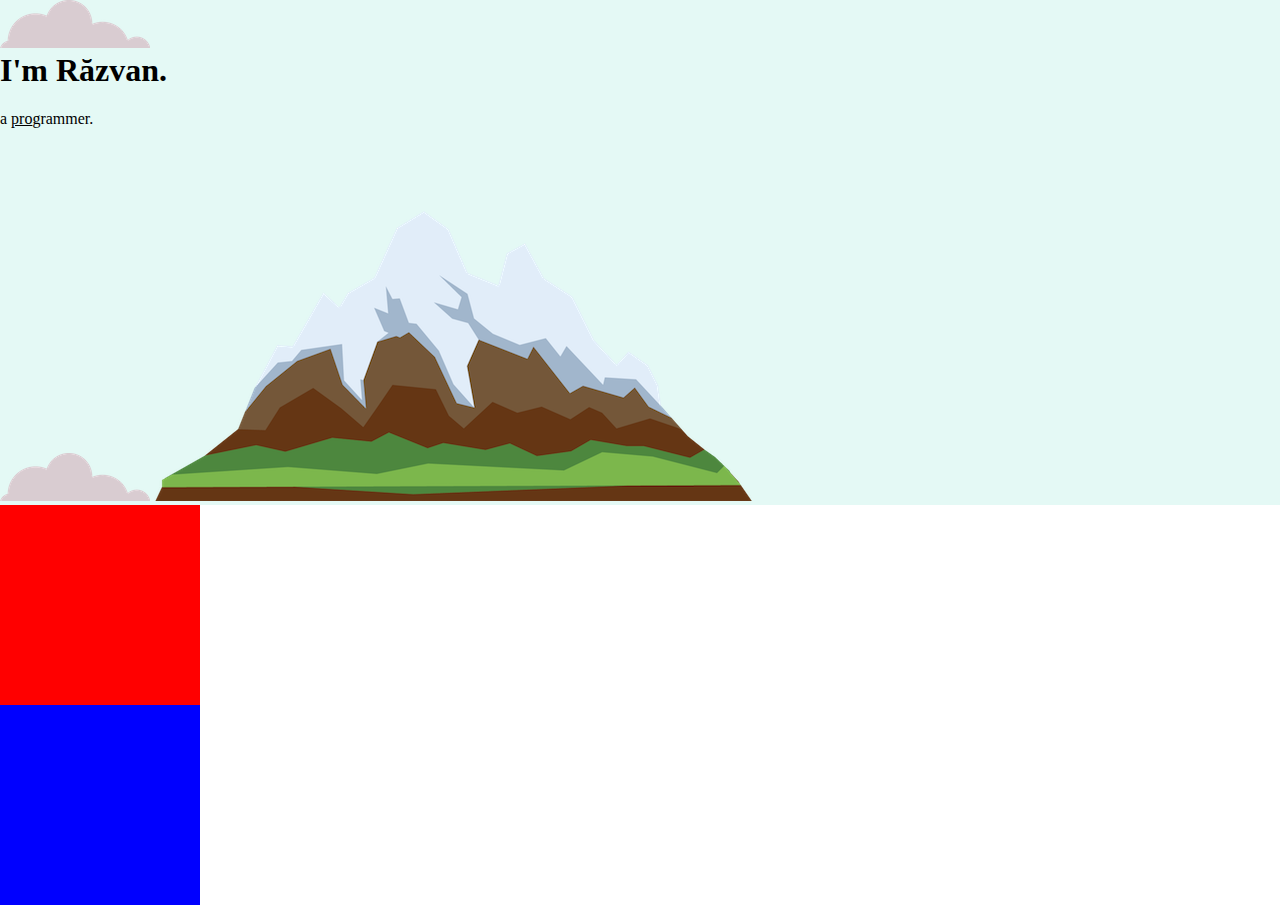
==== index.html @ 50d7f036 "first commit" ====
<!DOCTYPE html>

<head>
    <meta charset="UTF-8">
    <title>Olaru Razvan Laurean</title>
    <link rel="stylesheet" href="css/styles.css">
    <link rel="icon" href="favicon.ico">
</head>

<body>
    <div class="top-container">
        <img src="images/cloud.png" alt="cloud-img">
        <h1>I'm Răzvan.</h1>
        <p>a <span class="pro">pro</span>grammer.</p>
        <img src="images/cloud.png" alt="cloud-img">
        <img src="images/mountain.png" alt="mountain-img">
    </div>

    <div class="middle-container">

    </div>

    <div class="bottom-container">

    </div>

</body>

</html>
---- css/styles.css ----
body {
    margin: 0;
}

h1 {
    margin-top: 0;
}

.top-container {
    background-color: #E4F9F5;
}

.pro {
    text-decoration: underline;
}

.middle-container {
    background-color: red;
    height: 200px;
    width: 200px;
}

.bottom-container {
    background-color: blue;
    height: 200px;
    width: 200px;
}
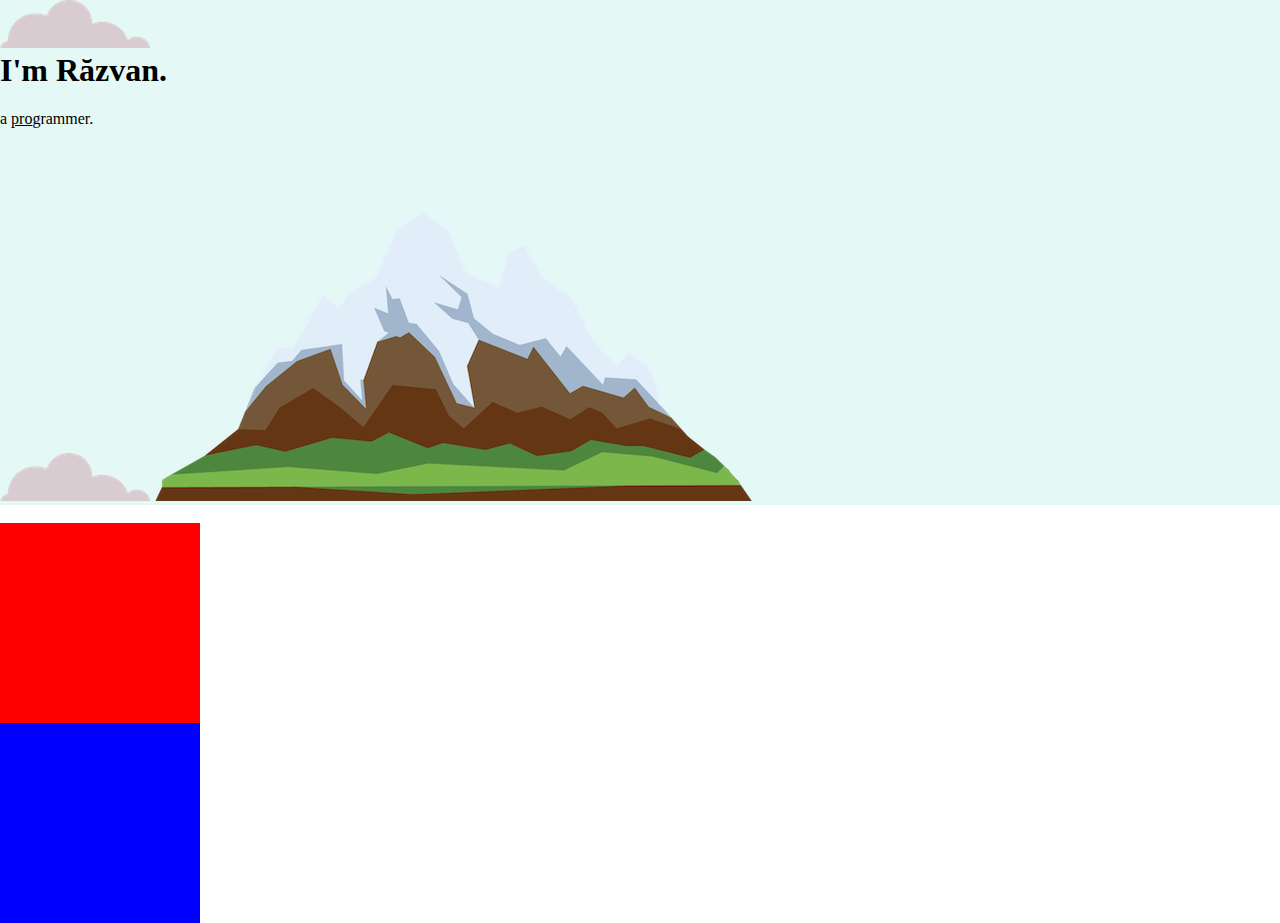
==== commit 46cfed4e: "first commit" ====
--- a/index.html
+++ b/index.html
@@ -15,7 +15,7 @@
         <img src="images/cloud.png" alt="cloud-img">
         <img src="images/mountain.png" alt="mountain-img">
     </div>
-
+    <br>
     <div class="middle-container">
 
     </div>
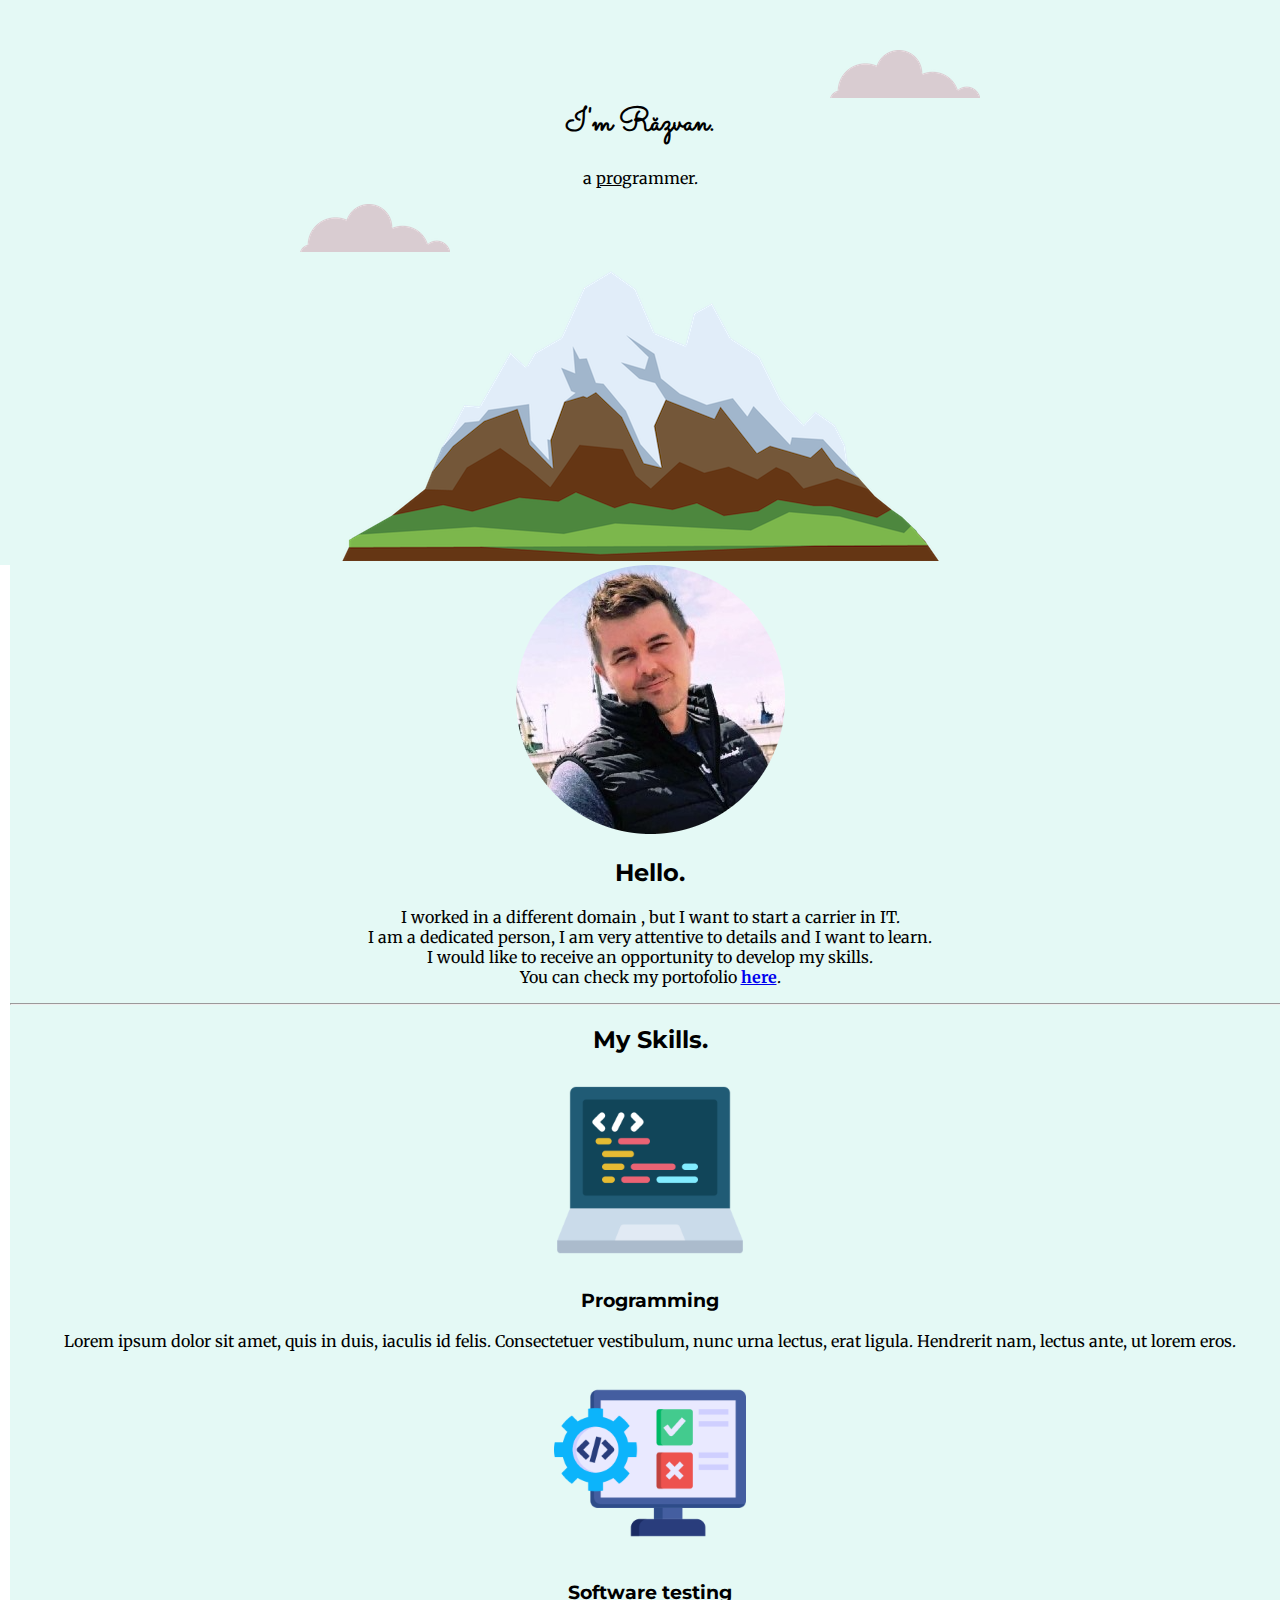
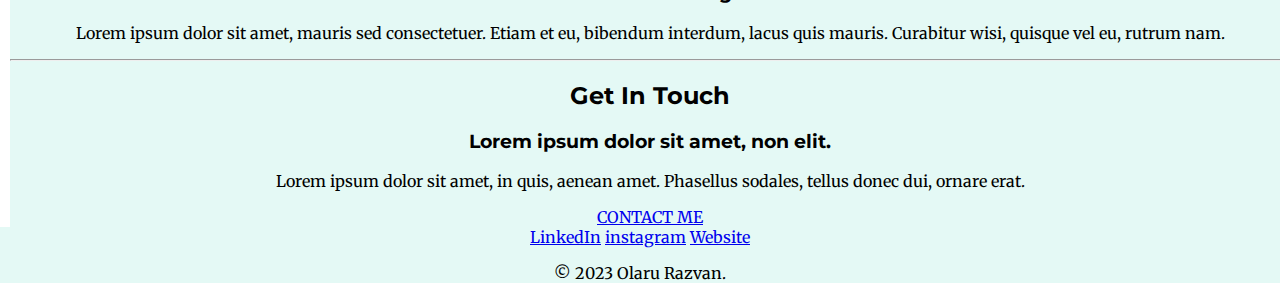
==== commit c49da045: "update html & css" ====
--- a/index.html
+++ b/index.html
@@ -5,23 +5,63 @@
     <title>Olaru Razvan Laurean</title>
     <link rel="stylesheet" href="css/styles.css">
     <link rel="icon" href="favicon.ico">
+    <link rel="preconnect" href="https://fonts.googleapis.com">
+    <link rel="preconnect" href="https://fonts.gstatic.com" crossorigin>
+    <link href="https://fonts.googleapis.com/css2?family=Merriweather&family=Montserrat&family=Sacramento&display=swap"
+        rel="stylesheet">
 </head>
 
 <body>
     <div class="top-container">
-        <img src="images/cloud.png" alt="cloud-img">
+        <img class="top-cloud" src="images/cloud.png" alt="cloud-img">
         <h1>I'm Răzvan.</h1>
         <p>a <span class="pro">pro</span>grammer.</p>
-        <img src="images/cloud.png" alt="cloud-img">
+        <img class="bottom-cloud" src="images/cloud.png" alt="cloud-img">
         <img src="images/mountain.png" alt="mountain-img">
     </div>
-    <br>
+
     <div class="middle-container">
-
+        <div class="profile">
+            <img src="images/profile-img.png" alt="profile-img">
+            <h2>Hello.</h2>
+            <p>I worked in a different domain , but I want to start a carrier in IT.<br>
+                I am a dedicated person, I am very attentive to details and I want to learn.<br>
+                I would like to receive an opportunity to develop my skills.<br>
+                You can check my portofolio <a
+                    href="https://github.com/olarur/ManualTestingPortofolio"><strong>here</strong></a>.
+            </p>
+        </div>
+        <hr>
+        <div class="skills">
+            <h2>My Skills.</h2>
+            <div class="skill-row">
+                <img class="skills-images" src="images/programming.png" alt="programming-img">
+                <h3>Programming</h3>
+                <p>Lorem ipsum dolor sit amet, quis in duis, iaculis id felis. Consectetuer vestibulum, nunc urna
+                    lectus, erat ligula. Hendrerit nam, lectus ante, ut lorem eros.</p>
+            </div>
+            <div class="skill-row">
+                <img class="skills-images" src="images/testing.png" alt="testing-img">
+                <h3>Software testing</h3>
+                <p>Lorem ipsum dolor sit amet, mauris sed consectetuer. Etiam et eu, bibendum interdum, lacus quis
+                    mauris. Curabitur wisi, quisque vel eu, rutrum nam.</p>
+            </div>
+        </div>
+        <hr>
+        <div class="contact-me">
+            <h2>Get In Touch</h2>
+            <h3>Lorem ipsum dolor sit amet, non elit.</h3>
+            <p>Lorem ipsum dolor sit amet, in quis, aenean amet. Phasellus sodales, tellus donec dui, ornare erat.</p>
+            <a class="btn" href="mailto:olarurazvanlaurean@yahoo.com">CONTACT ME</a>
+        </div>
     </div>
 
+
     <div class="bottom-container">
-
+        <a class="footer-link" href="https://www.linkedin.com/in/olaru-razvan-a2a48b229/">LinkedIn</a>
+        <a class="footer-link" href="https://www.instagram.com/photowithfuji/">instagram</a>
+        <a class="footer-link" href="https://www.error.com">Website</a>
+        <p>© 2023 Olaru Razvan.</p>
     </div>
 
 </body>
--- a/css/styles.css
+++ b/css/styles.css
@@ -1,13 +1,27 @@
 body {
     margin: 0;
+    text-align: center;
+    font-family: 'Merriweather', serif;
 }
 
 h1 {
     margin-top: 0;
+    font-family: 'Sacramento', cursive;
+}
+
+h2 {
+    font-family: 'Montserrat', sans-serif;
+}
+
+h3 {
+    font-family: 'Montserrat', sans-serif;
 }
 
 .top-container {
     background-color: #E4F9F5;
+    position: relative;
+    padding-top: 100px;
+
 }
 
 .pro {
@@ -15,13 +29,30 @@
 }
 
 .middle-container {
-    background-color: red;
-    height: 200px;
-    width: 200px;
+    background-color: #E4F9F5;
+    position: relative;
+    left: 10px;
 }
 
 .bottom-container {
-    background-color: blue;
-    height: 200px;
-    width: 200px;
+    background-color: #E4F9F5;
+}
+
+.bottom-cloud {
+    position: absolute;
+    left: 300px;
+
+}
+
+.top-cloud {
+    position: absolute;
+    right: 300px;
+    top: 50px;
+    bottom 300px;
+}
+
+.skills-images {
+    width: 15%;
+    height: 15%;
+
 }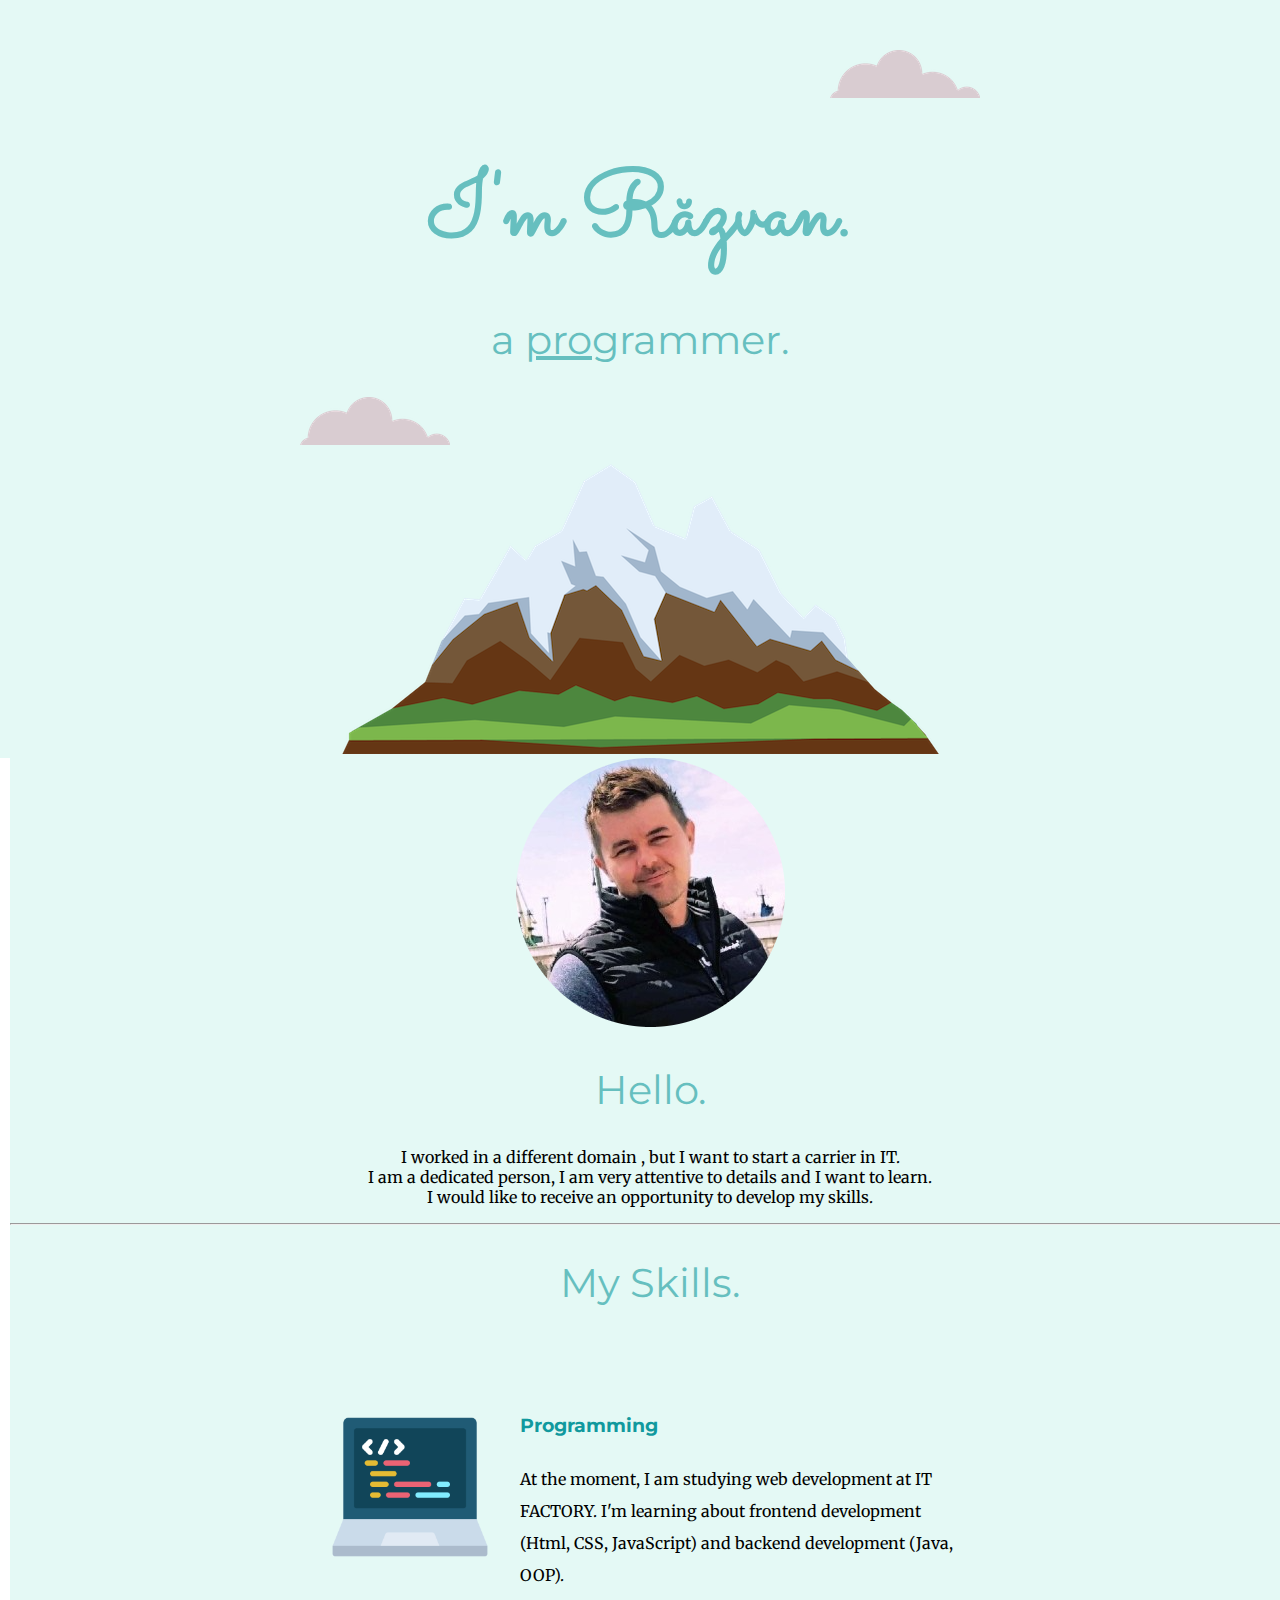
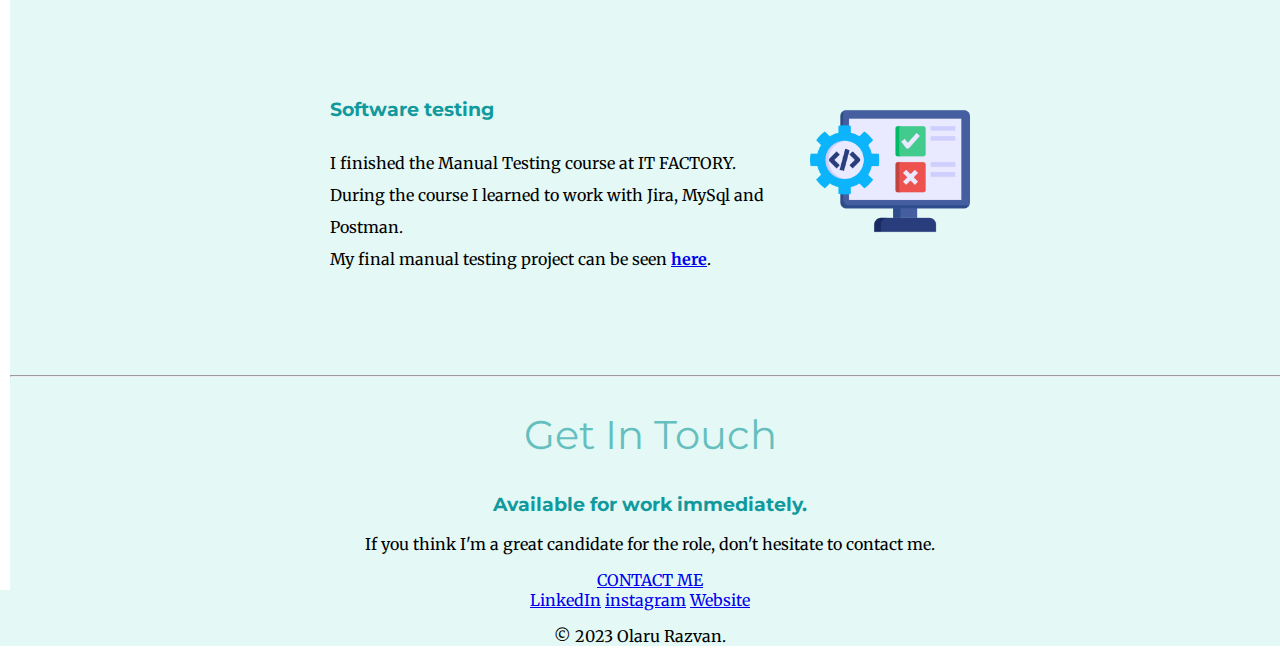
==== commit 60c1523f: "update css" ====
--- a/index.html
+++ b/index.html
@@ -15,7 +15,7 @@
     <div class="top-container">
         <img class="top-cloud" src="images/cloud.png" alt="cloud-img">
         <h1>I'm Răzvan.</h1>
-        <p>a <span class="pro">pro</span>grammer.</p>
+        <h2>a <span class="pro">pro</span>grammer.</h2>
         <img class="bottom-cloud" src="images/cloud.png" alt="cloud-img">
         <img src="images/mountain.png" alt="mountain-img">
     </div>
@@ -27,31 +27,33 @@
             <p>I worked in a different domain , but I want to start a carrier in IT.<br>
                 I am a dedicated person, I am very attentive to details and I want to learn.<br>
                 I would like to receive an opportunity to develop my skills.<br>
-                You can check my portofolio <a
-                    href="https://github.com/olarur/ManualTestingPortofolio"><strong>here</strong></a>.
             </p>
         </div>
         <hr>
         <div class="skills">
             <h2>My Skills.</h2>
             <div class="skill-row">
-                <img class="skills-images" src="images/programming.png" alt="programming-img">
+                <img class="programming-images" src="images/programming.png" alt="programming-img">
                 <h3>Programming</h3>
-                <p>Lorem ipsum dolor sit amet, quis in duis, iaculis id felis. Consectetuer vestibulum, nunc urna
-                    lectus, erat ligula. Hendrerit nam, lectus ante, ut lorem eros.</p>
+                <p>At the moment, I am studying web development at IT FACTORY. I'm learning about frontend development
+                    (Html, CSS, JavaScript) and backend development (Java, OOP).</p>
             </div>
             <div class="skill-row">
-                <img class="skills-images" src="images/testing.png" alt="testing-img">
+                <img class="testing-images" src="images/testing.png" alt="testing-img">
                 <h3>Software testing</h3>
-                <p>Lorem ipsum dolor sit amet, mauris sed consectetuer. Etiam et eu, bibendum interdum, lacus quis
-                    mauris. Curabitur wisi, quisque vel eu, rutrum nam.</p>
+                <p>I finished the Manual Testing course at IT FACTORY. During the course I learned to work with Jira,
+                    MySql and Postman.<br>
+                    My final manual testing project can be seen <a
+                        href="https://github.com/olarur/ManualTestingPortofolio/tree/main/Final%20Project"><strong>here</strong></a>.
+
+                </p>
             </div>
         </div>
         <hr>
         <div class="contact-me">
             <h2>Get In Touch</h2>
-            <h3>Lorem ipsum dolor sit amet, non elit.</h3>
-            <p>Lorem ipsum dolor sit amet, in quis, aenean amet. Phasellus sodales, tellus donec dui, ornare erat.</p>
+            <h3>Available for work immediately.</h3>
+            <p>If you think I'm a great candidate for the role, don't hesitate to contact me.</p>
             <a class="btn" href="mailto:olarurazvanlaurean@yahoo.com">CONTACT ME</a>
         </div>
     </div>
--- a/css/styles.css
+++ b/css/styles.css
@@ -5,15 +5,21 @@
 }
 
 h1 {
-    margin-top: 0;
+    color: #66bfbf;
+    font-size: 5.625rem;
+    margin: 50px auto 0 auto;
     font-family: 'Sacramento', cursive;
 }
 
 h2 {
+    color: #66bfbf;
     font-family: 'Montserrat', sans-serif;
+    font-size: 2.5rem;
+    font-weight: normal;
 }
 
 h3 {
+    color: #11999E;
     font-family: 'Montserrat', sans-serif;
 }
 
@@ -51,8 +57,21 @@
     bottom 300px;
 }
 
-.skills-images {
-    width: 15%;
-    height: 15%;
+.skill-row {
+    width: 50%;
+    margin: 100px auto 100px auto;
+    text-align: left;
+    line-height: 2;
+}
 
+.programming-images {
+    width: 25%;
+    float: left;
+    margin-right: 30px;
+}
+
+.testing-images {
+    width: 25%;
+    float: right;
+    margin-left: 30px;
 }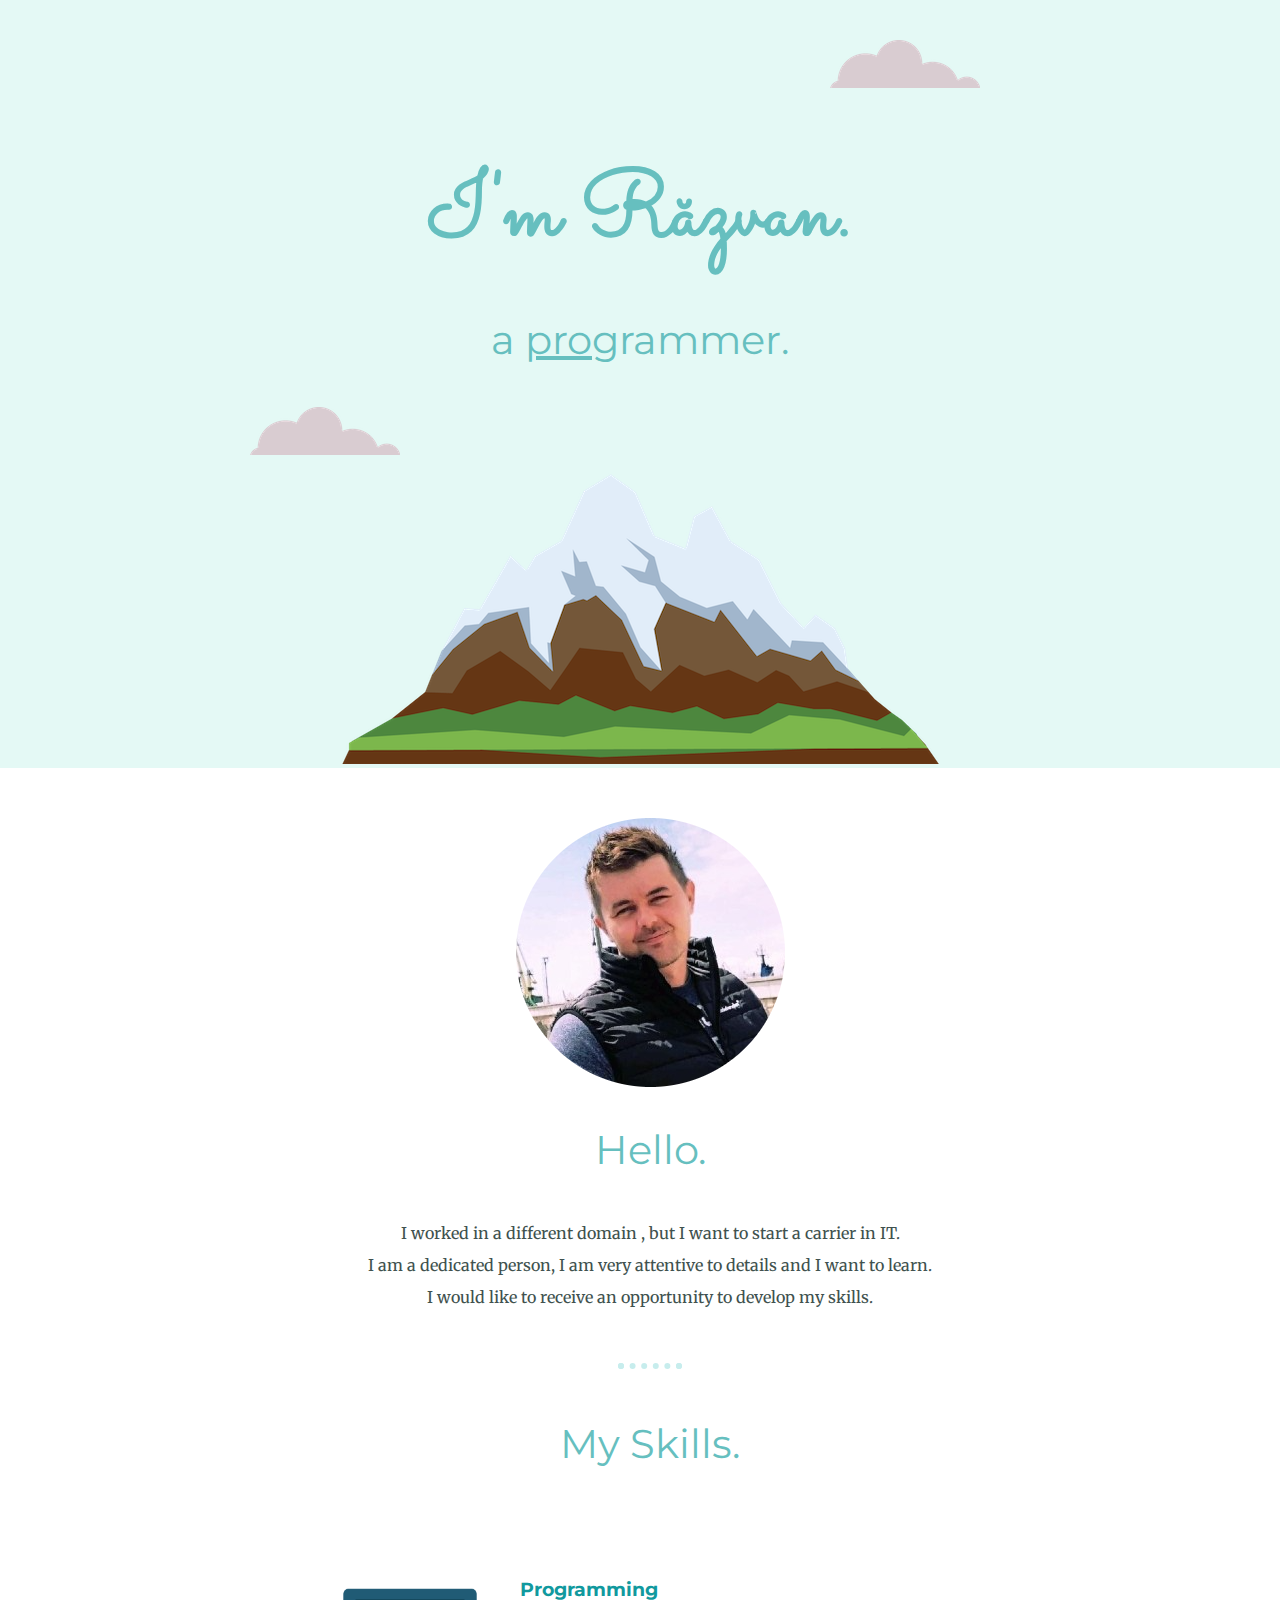
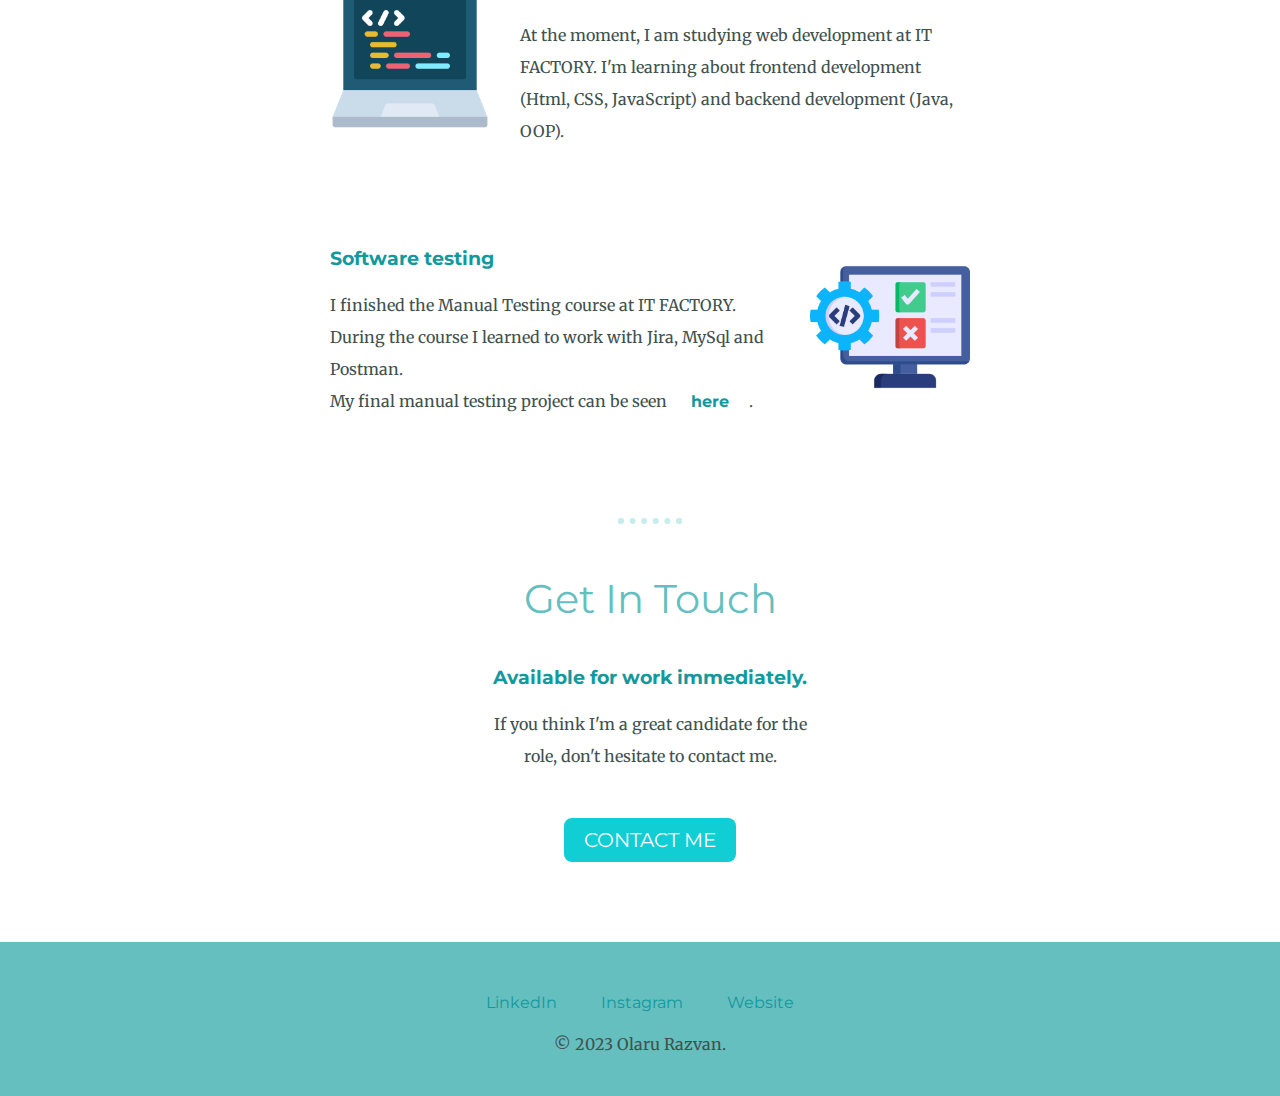
==== commit 33cc2a48: "update css allign elements" ====
--- a/index.html
+++ b/index.html
@@ -22,9 +22,9 @@
 
     <div class="middle-container">
         <div class="profile">
-            <img src="images/profile-img.png" alt="profile-img">
+            <img class="profile-image" src="images/profile-img.png" alt="profile-img">
             <h2>Hello.</h2>
-            <p>I worked in a different domain , but I want to start a carrier in IT.<br>
+            <p class="">I worked in a different domain , but I want to start a carrier in IT.<br>
                 I am a dedicated person, I am very attentive to details and I want to learn.<br>
                 I would like to receive an opportunity to develop my skills.<br>
             </p>
@@ -54,6 +54,8 @@
             <h2>Get In Touch</h2>
             <h3>Available for work immediately.</h3>
             <p>If you think I'm a great candidate for the role, don't hesitate to contact me.</p>
+            <br>
+            <br>
             <a class="btn" href="mailto:olarurazvanlaurean@yahoo.com">CONTACT ME</a>
         </div>
     </div>
@@ -61,7 +63,7 @@
 
     <div class="bottom-container">
         <a class="footer-link" href="https://www.linkedin.com/in/olaru-razvan-a2a48b229/">LinkedIn</a>
-        <a class="footer-link" href="https://www.instagram.com/photowithfuji/">instagram</a>
+        <a class="footer-link" href="https://www.instagram.com/photowithfuji/">Instagram</a>
         <a class="footer-link" href="https://www.error.com">Website</a>
         <p>© 2023 Olaru Razvan.</p>
     </div>
--- a/css/styles.css
+++ b/css/styles.css
@@ -1,4 +1,5 @@
 body {
+    color: #40514E;
     margin: 0;
     text-align: center;
     font-family: 'Merriweather', serif;
@@ -16,11 +17,30 @@
     font-family: 'Montserrat', sans-serif;
     font-size: 2.5rem;
     font-weight: normal;
+    padding-bottom: 10px;
 }
 
 h3 {
     color: #11999E;
     font-family: 'Montserrat', sans-serif;
+}
+
+p {
+    line-height: 2;
+}
+
+hr {
+    border: dotted #c7eded 6px;
+    border-bottom: none;
+    width: 4%;
+    margin: 50px auto;
+}
+
+a {
+    color: #11999E;
+    font-family: 'Montserrat', sans-serif;
+    margin: 10px 20px;
+    text-decoration: none;
 }
 
 .top-container {
@@ -35,33 +55,34 @@
 }
 
 .middle-container {
-    background-color: #E4F9F5;
     position: relative;
     left: 10px;
+    padding-bottom: 30px;
+    ;
 }
 
 .bottom-container {
-    background-color: #E4F9F5;
+    background-color: #66BFBF;
+    padding: 50px 0px 20px;
 }
 
 .bottom-cloud {
     position: absolute;
-    left: 300px;
+    left: 250px;
 
 }
 
 .top-cloud {
     position: absolute;
     right: 300px;
-    top: 50px;
-    bottom 300px;
+    top: 40px;
+
 }
 
 .skill-row {
     width: 50%;
     margin: 100px auto 100px auto;
     text-align: left;
-    line-height: 2;
 }
 
 .programming-images {
@@ -74,4 +95,45 @@
     width: 25%;
     float: right;
     margin-left: 30px;
+}
+
+.profile-image {
+    padding-top: 50px;
+}
+
+.intro {
+    width: 40%;
+    margin: auto;
+}
+
+.contact-me {
+    width: 25%;
+    margin: 40px auto 60px auto;
+}
+
+.btn {
+    background: #11cdd4;
+    background-image: -webkit-linear-gradient(top, #11cdd4, #11999i);
+    background-image: -moz-linear-gradient(top, #11cdd4, #11999i);
+    background-image: -ms-linear-gradient(top, #11cdd4, #11999i);
+    background-image: -o-linear-gradient(top, #11cdd4, #11999i);
+    background-image: linear-gradient(to bottom, #11cdd4, #11999i);
+    -webkit-border-radius: 8;
+    -moz-border-radius: 8;
+    border-radius: 8px;
+    font-family: 'Montserrat', sans-serif;
+    color: #ffffff;
+    font-size: 20px;
+    padding: 10px 20px 10px 20px;
+    text-decoration: none;
+}
+
+.btn:hover {
+    background: #30e3cb;
+    background-image: -webkit-linear-gradient(top, #30e3cb, #2bc4ad);
+    background-image: -moz-linear-gradient(top, #30e3cb, #2bc4ad);
+    background-image: -ms-linear-gradient(top, #30e3cb, #2bc4ad);
+    background-image: -o-linear-gradient(top, #30e3cb, #2bc4ad);
+    background-image: linear-gradient(to bottom, #30e3cb, #2bc4ad);
+    text-decoration: none;
 }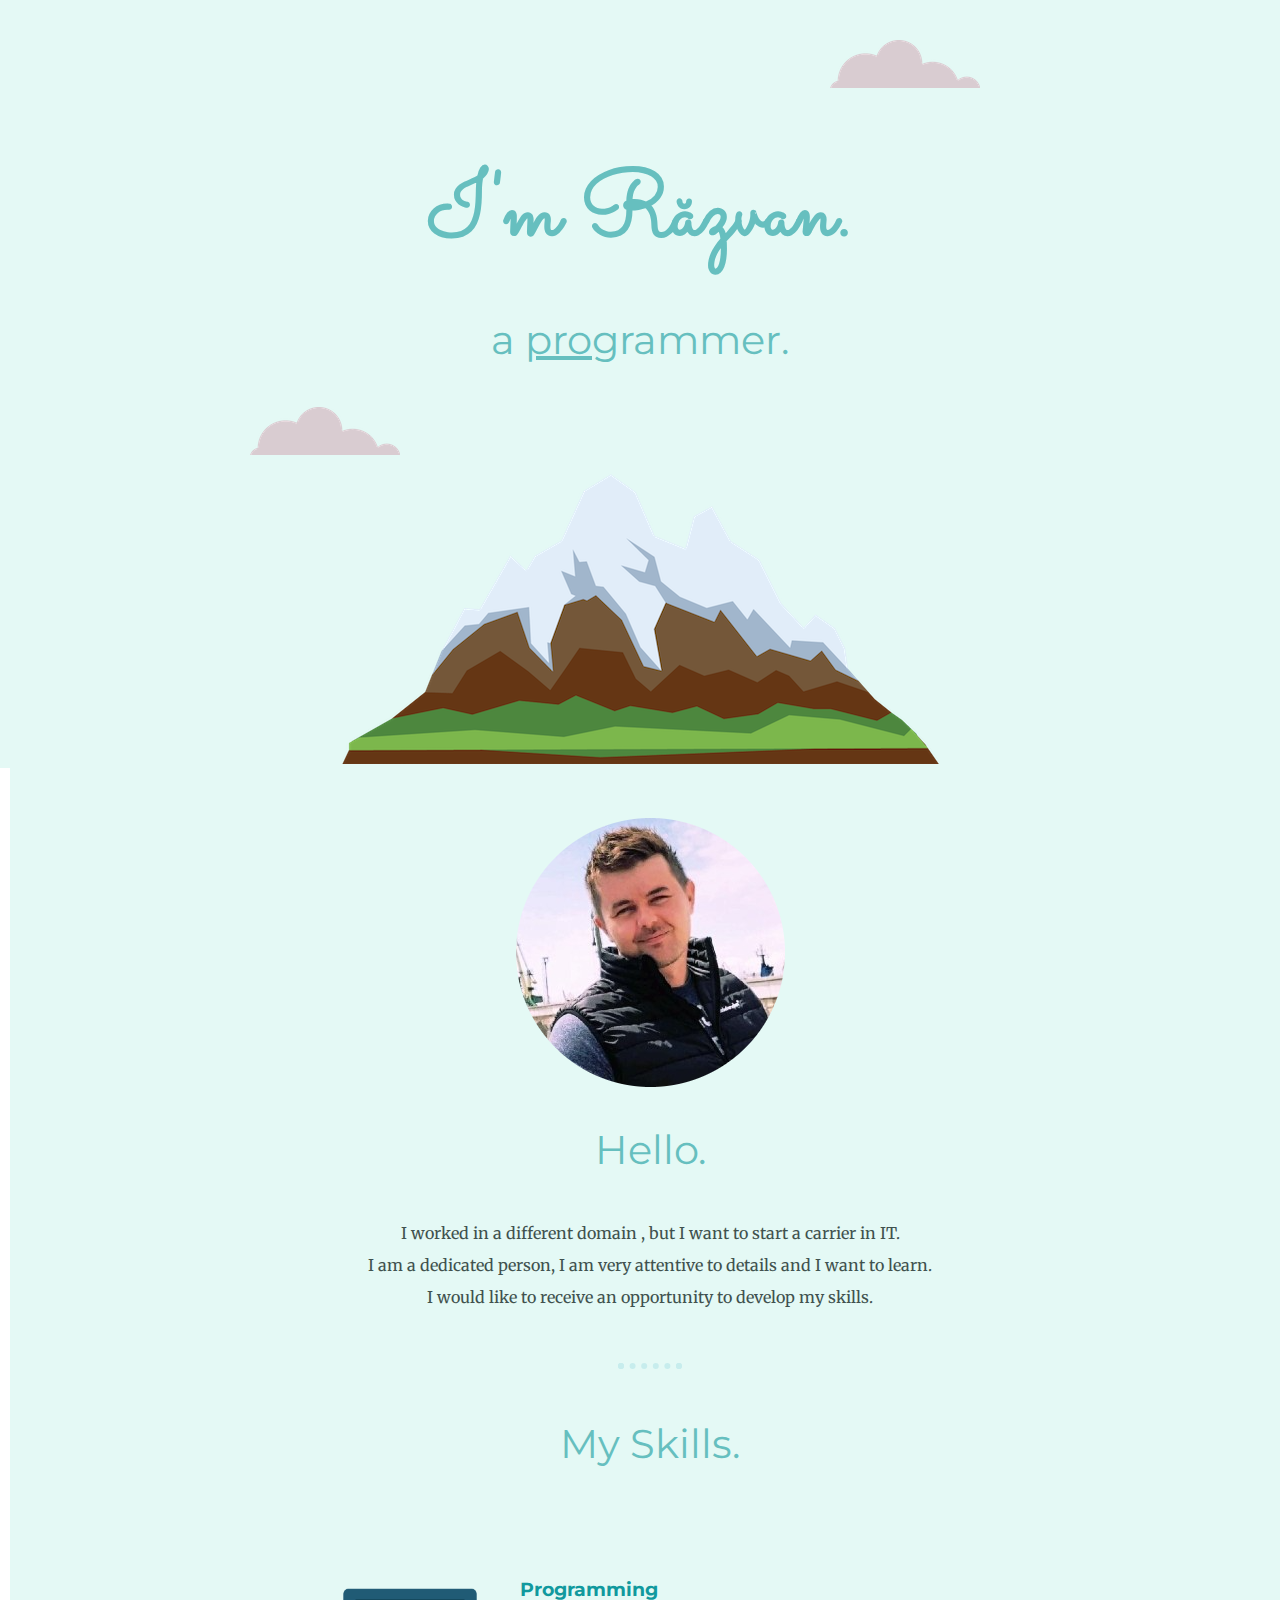
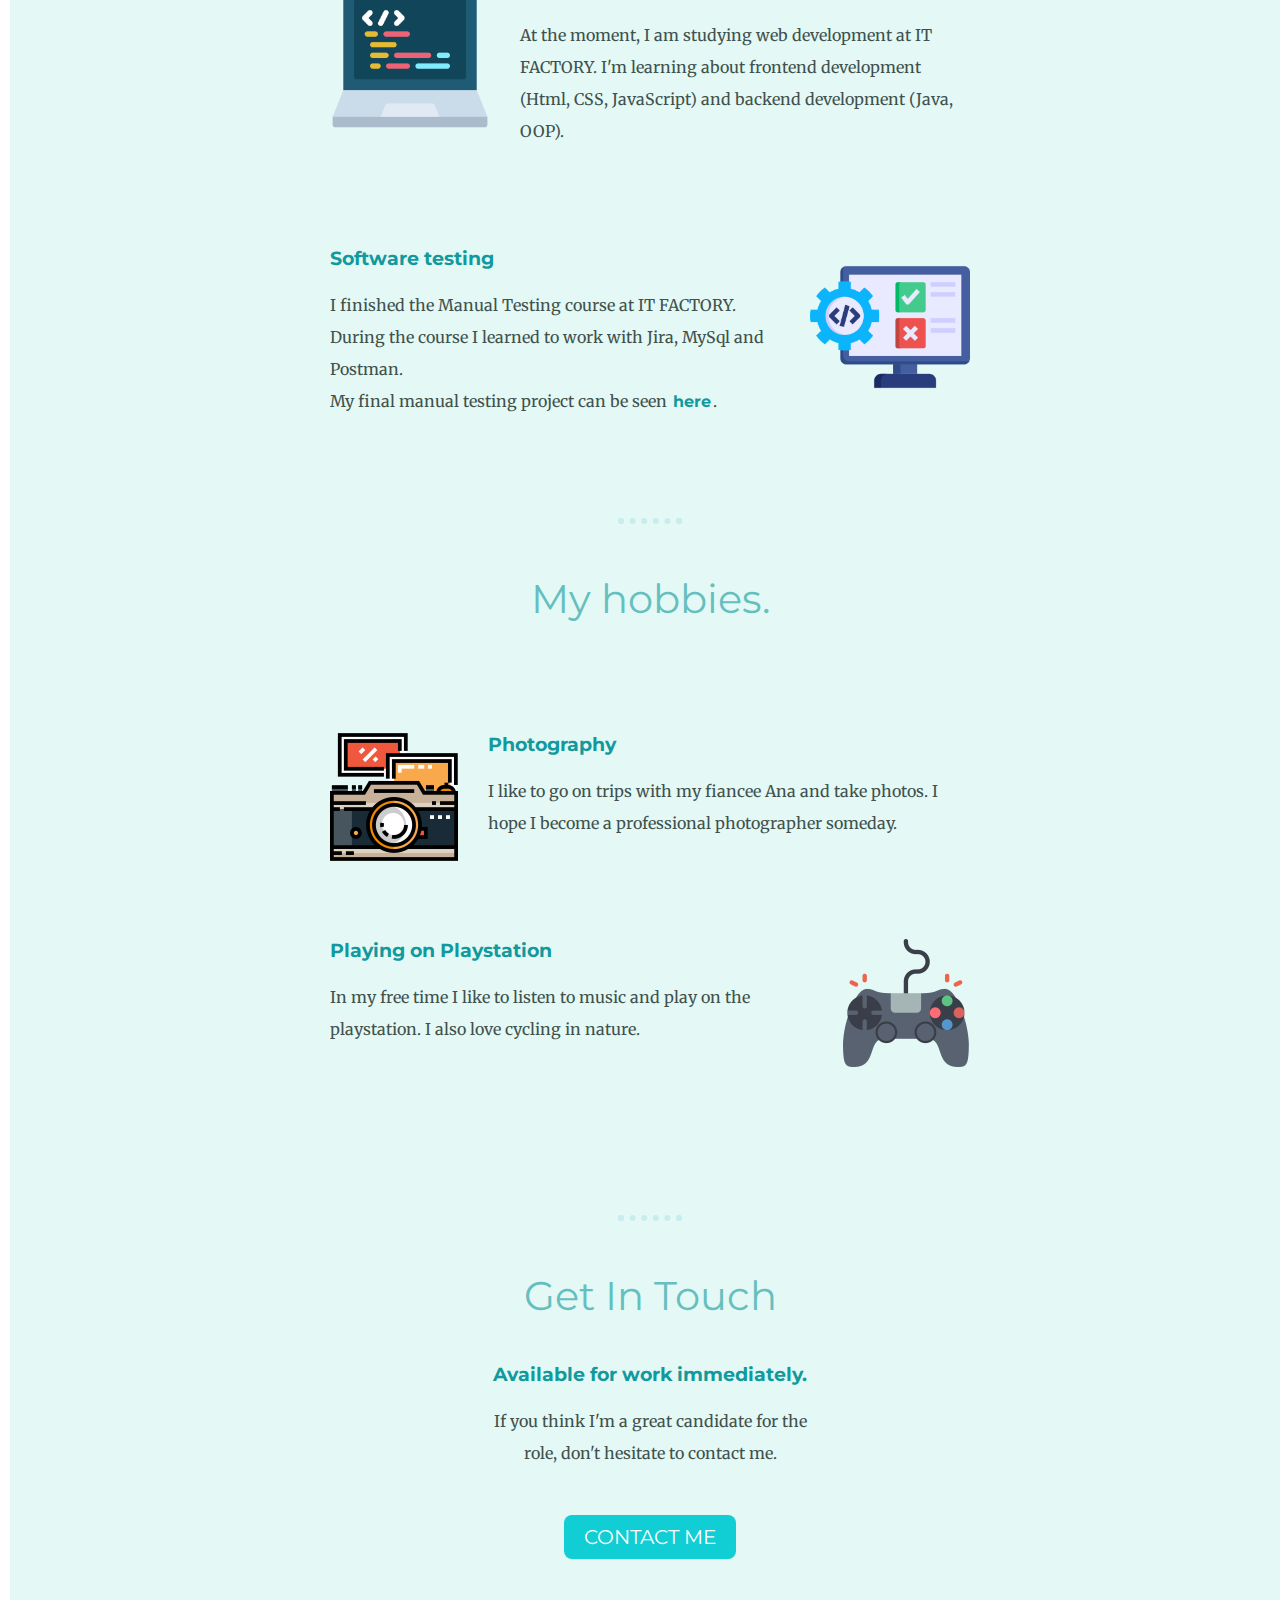
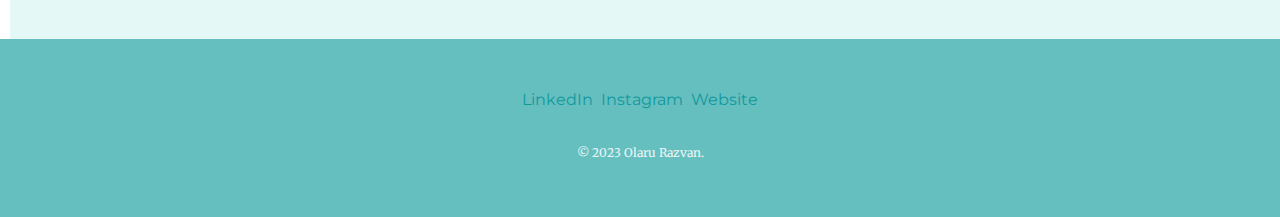
==== commit 9c984ad9: "update my hobbies row" ====
--- a/index.html
+++ b/index.html
@@ -50,6 +50,25 @@
             </div>
         </div>
         <hr>
+        <div class="Hobbies">
+            <h2>My hobbies.</h2>
+            <div class="skill-row">
+                <img class="photography-images" src="images/photography.png" alt="photography-img">
+                <h3>Photography</h3>
+                <p>I like to go on trips with my fiancee Ana and take photos.
+                    I hope I become a professional photographer someday.</p>
+            </div>
+
+            <div class="skill-row">
+                <img class="playstation-images" src="images/controller.png" alt="playstation-img">
+                <h3>Playing on Playstation</h3>
+                <p>In my free time I like to listen to music and play on the playstation. I also love cycling in
+                    nature.<br>
+                </p>
+            </div>
+        </div>
+        <br>
+        <hr>
         <div class="contact-me">
             <h2>Get In Touch</h2>
             <h3>Available for work immediately.</h3>
@@ -65,7 +84,7 @@
         <a class="footer-link" href="https://www.linkedin.com/in/olaru-razvan-a2a48b229/">LinkedIn</a>
         <a class="footer-link" href="https://www.instagram.com/photowithfuji/">Instagram</a>
         <a class="footer-link" href="https://www.error.com">Website</a>
-        <p>© 2023 Olaru Razvan.</p>
+        <p class="copyright">© 2023 Olaru Razvan.</p>
     </div>
 
 </body>
--- a/css/styles.css
+++ b/css/styles.css
@@ -39,8 +39,12 @@
 a {
     color: #11999E;
     font-family: 'Montserrat', sans-serif;
-    margin: 10px 20px;
+    margin: 10px 2px;
     text-decoration: none;
+}
+
+a:hover {
+    color: #EAF6F6;
 }
 
 .top-container {
@@ -58,7 +62,7 @@
     position: relative;
     left: 10px;
     padding-bottom: 30px;
-    ;
+    background-color: #E4F9F5;
 }
 
 .bottom-container {
@@ -97,6 +101,18 @@
     margin-left: 30px;
 }
 
+.photography-images {
+    width: 20%;
+    float: left;
+    margin-right: 30px;
+}
+
+.playstation-images {
+    width: 20%;
+    float: right;
+    margin-left: 30px;
+}
+
 .profile-image {
     padding-top: 50px;
 }
@@ -109,6 +125,12 @@
 .contact-me {
     width: 25%;
     margin: 40px auto 60px auto;
+}
+
+.copyright {
+    color: #EAF6F6;
+    font-size: 0.75rem;
+    padding: 20px 0px;
 }
 
 .btn {
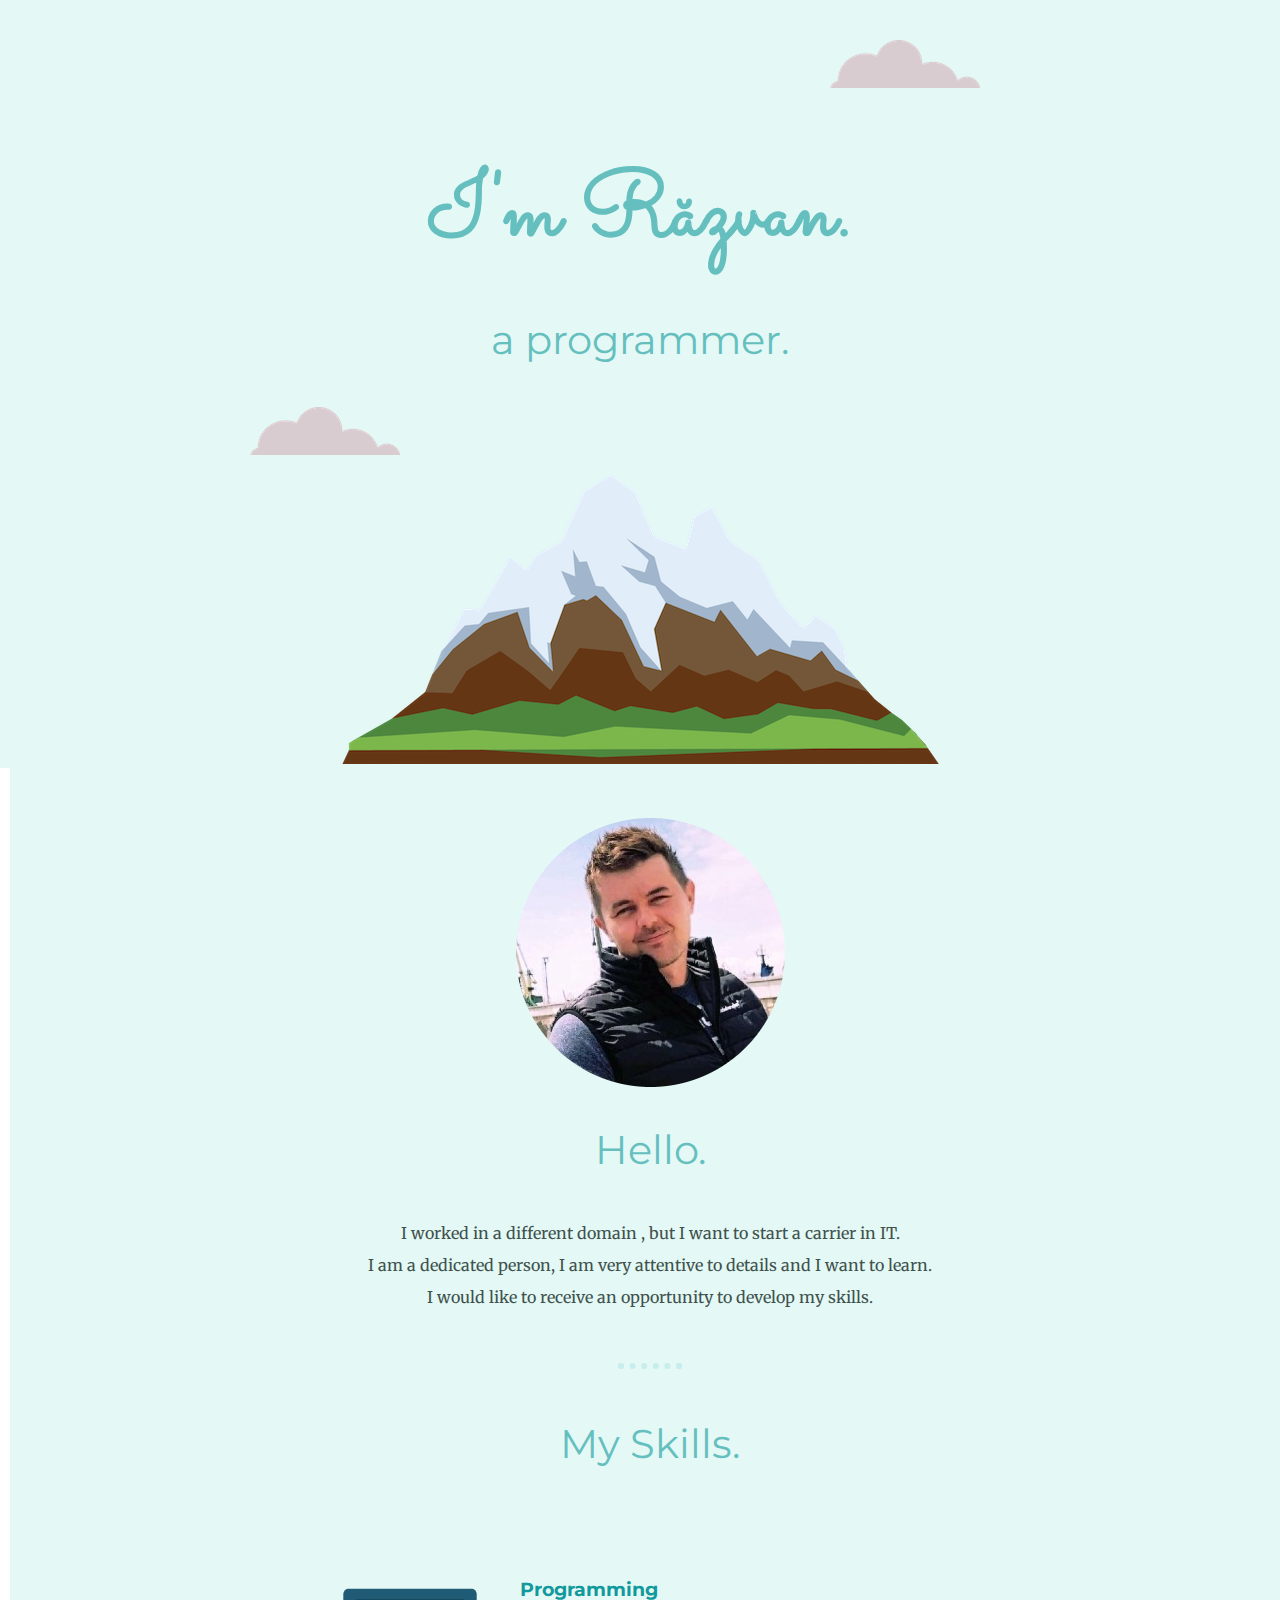
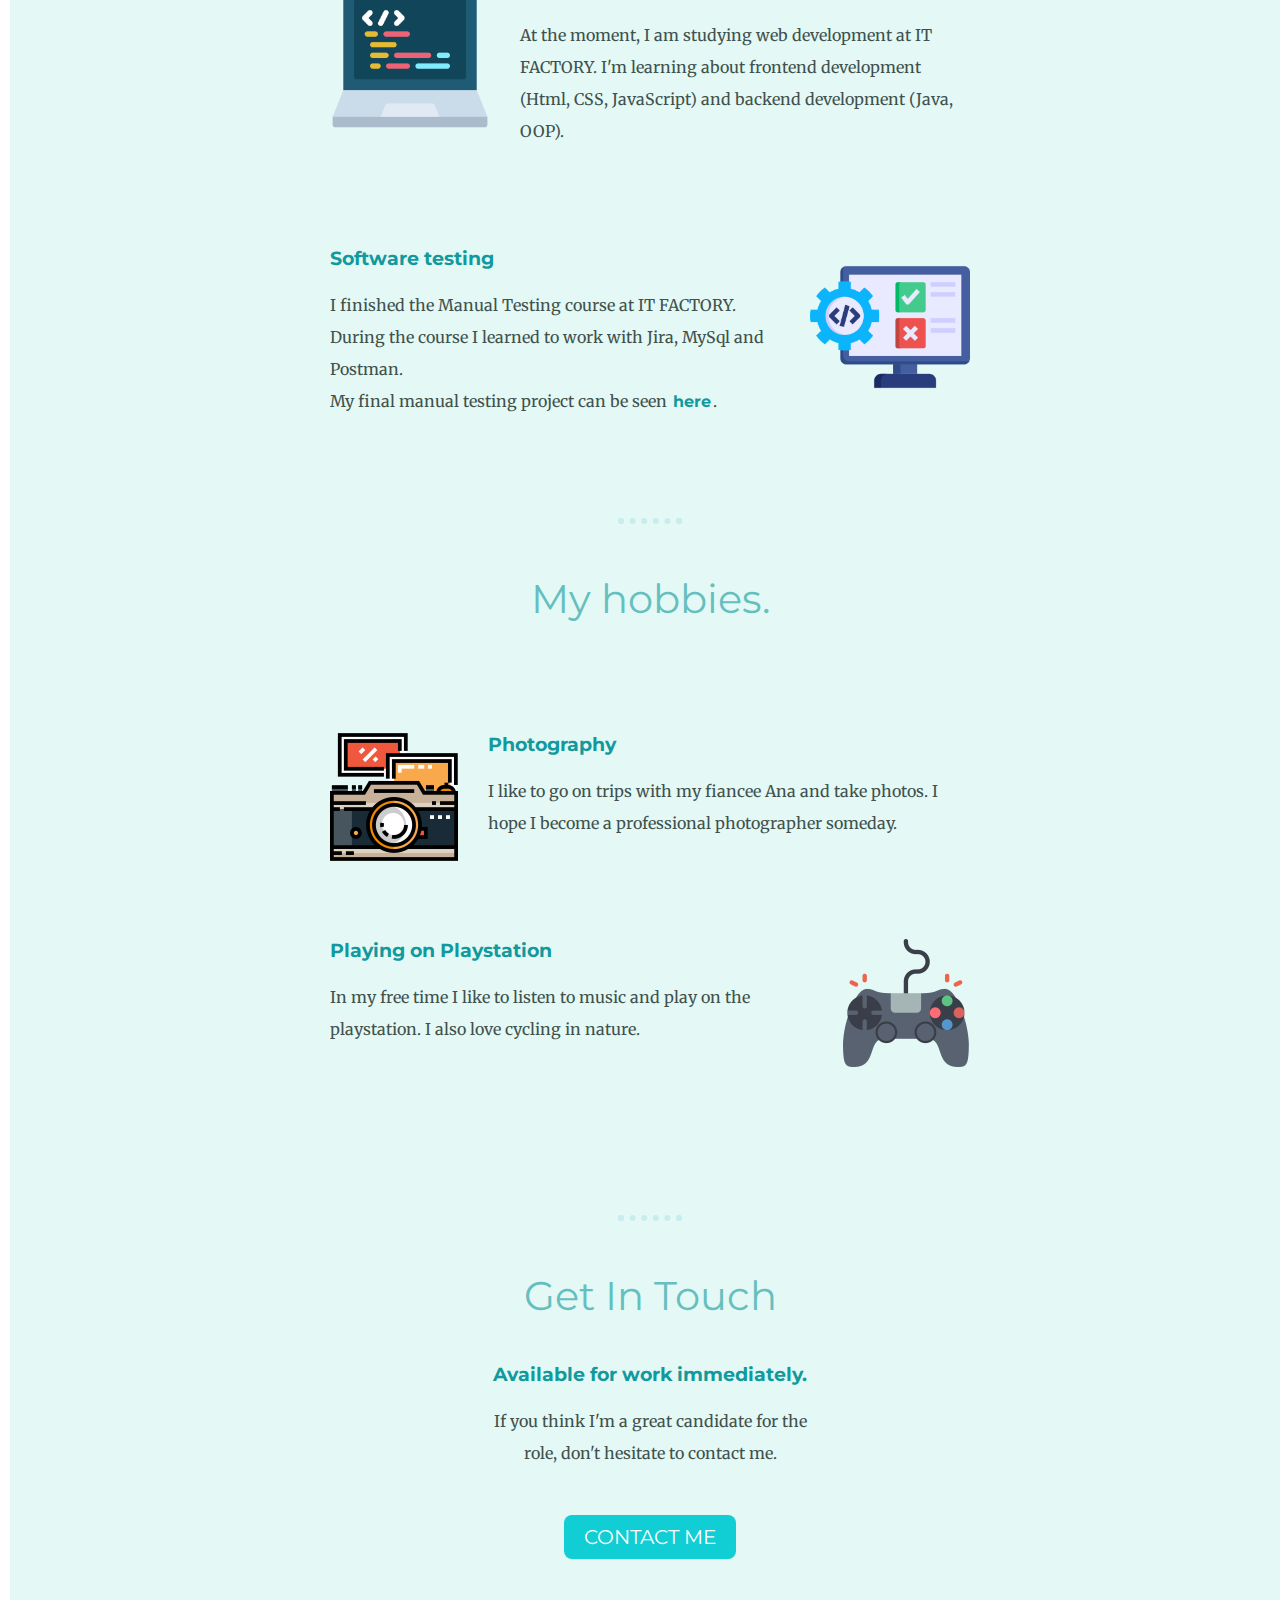
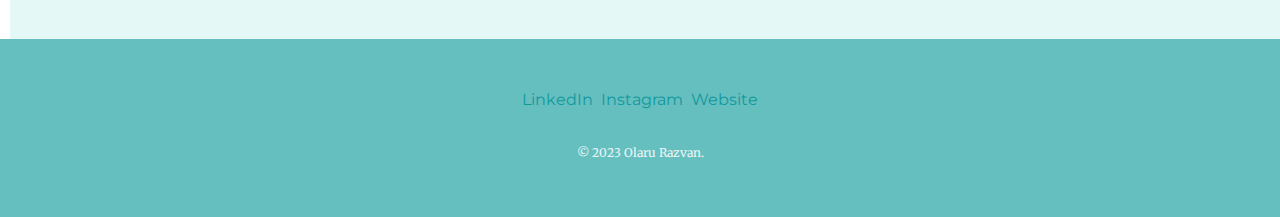
==== commit 97196c71: "bootstrap tindog" ====
--- a/index.html
+++ b/index.html
@@ -15,9 +15,9 @@
     <div class="top-container">
         <img class="top-cloud" src="images/cloud.png" alt="cloud-img">
         <h1>I'm Răzvan.</h1>
-        <h2>a <span class="pro">pro</span>grammer.</h2>
+        <h2>a programmer.</h2>
         <img class="bottom-cloud" src="images/cloud.png" alt="cloud-img">
-        <img src="images/mountain.png" alt="mountain-img">
+        <img class="mountain" src="images/mountain.png" alt="mountain-img">
     </div>
 
     <div class="middle-container">
--- a/css/styles.css
+++ b/css/styles.css
@@ -83,6 +83,7 @@
 
 }
 
+
 .skill-row {
     width: 50%;
     margin: 100px auto 100px auto;
